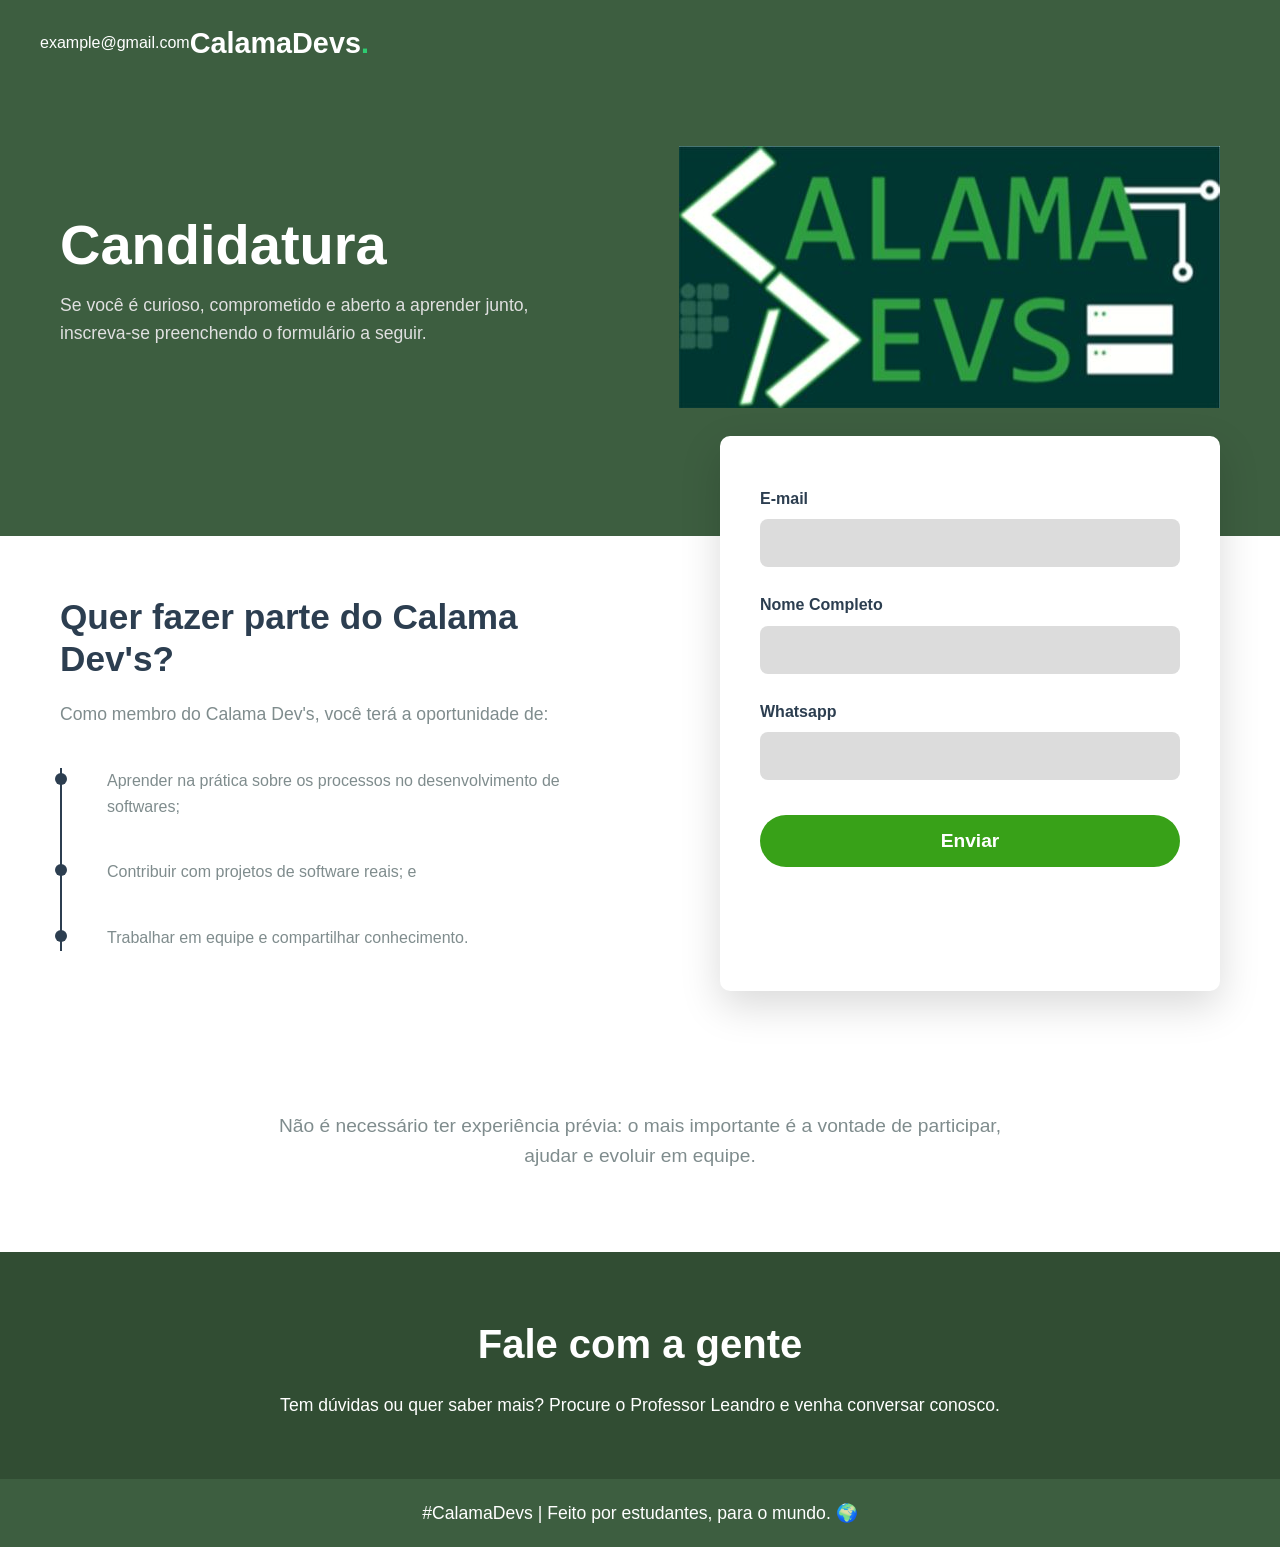
==== feat/gabriel-vilas-boas-bastos/candidatura.html @ 13a160ff "feat: cria página de candidatura e atualiza botão da home; Cria o arquivo candidatura.html com a est" ====
<!DOCTYPE html>
<html lang="pt-br">
<head>
    <meta charset="UTF-8">
    <meta name="viewport" content="width=device-width, initial-scale=1.0">
    <title>Candidatura | CalamaDevs</title>
    <link rel="stylesheet" href="css/style.css">
</head>
<body class="page-candidatura">

    <header class="candidatura-header">
        <div class="container top-bar-candidatura">
            <span class="email-contato">example@gmail.com</span>
            <div class="logo">CalamaDevs<span>.</span></div>
            <span class="spacer"></span> </div>

        <div class="container candidatura-hero">
            <div class="candidatura-text">
                <h1>Candidatura</h1>
                <p>Se você é curioso, comprometido e aberto a aprender junto, inscreva-se preenchendo o formulário a seguir.</p>
            </div>
            <div class="candidatura-logo-img">
                <img src="assets/images/logo-calamadevs.jpg" alt="Logo CalamaDevs">
            </div>
        </div>
    </header>

    <main class="candidatura-main">
        <div class="container candidatura-content">
            
            <div class="candidatura-info">
                <h2>Quer fazer parte do Calama Dev's?</h2>
                <p class="intro-p">Como membro do Calama Dev's, você terá a oportunidade de:</p>
                
                <ul class="timeline">
                    <li>Aprender na prática sobre os processos no desenvolvimento de softwares;</li>
                    <li>Contribuir com projetos de software reais; e</li>
                    <li>Trabalhar em equipe e compartilhar conhecimento.</li>
                </ul>
            </div>

            <div class="form-container">
                <form action="#" method="POST">
                    <div class="input-group">
                        <label for="email">E-mail</label>
                        <input type="email" id="email" name="email" required>
                    </div>
                    <div class="input-group">
                        <label for="nome">Nome Completo</label>
                        <input type="text" id="nome" name="nome" required>
                    </div>
                    <div class="input-group">
                        <label for="whatsapp">Whatsapp</label>
                        <input type="tel" id="whatsapp" name="whatsapp" required>
                    </div>
                    <button type="submit" class="btn-enviar">Enviar</button>
                </form>
            </div>

        </div>

        <div class="container msg-final">
            <p>Não é necessário ter experiência prévia: o mais importante é a vontade de participar, ajudar e evoluir em equipe.</p>
        </div>
    </main>

    <footer class="candidatura-footer">
        <div class="container">
            <h2>Fale com a gente</h2>
            <p>Tem dúvidas ou quer saber mais? Procure o Professor Leandro e venha conversar conosco.</p>
        </div>
        <div class="footer-bottom">
            <p>#CalamaDevs | Feito por estudantes, para o mundo. 🌍</p>
        </div>
    </footer>

</body>
</html>
---- feat/gabriel-vilas-boas-bastos/css/style.css ----
:root{
    --primary-color: #2ecc71;  
    --primary-hover: #27ae60;  
    --dark-text: #2c3e50;      
    --body-text: #7f8c8d;
    --light-bg: #f8f9fa;      
    --white: #ffffff;
    --border-color: #e0e0e0;
    --font-main: 'Helvetica', Helvetica, Arial, sans-serif;
}

* {
    margin: 0;
    padding: 0;
    box-sizing: border-box;
}

body{
    font-family: var(--font-main);
    font-size: 16px;
    line-height: 1.6;
    color: var(--body-text);
    background-color: var(--white);
}

.hero-header{
    background: linear-gradient(rgba(10, 41, 23, 0.85), rgba(15, 61, 34, 0.85));
    color: var(--white);
    padding-bottom: 80px;
    min-height: 500px;
    display: flex;
    flex-direction: column;
}

.nav-top {
    display: flex;
    justify-content: flex-start;
    align-items: center;
    padding-top: 30px;
    padding-bottom: 30px;
}

.logo {
    font-size: 1.8rem;
    font-weight: bold;
    color: var(--white);
}

.logo span {
    color: var(--primary-color); /*ponto verde*/
}

.nav-btn {
    padding: 8px 20px;
    font-size: 0.9rem;
}

.hero-content {
    display: flex;
    justify-content: flex-start;
    align-items: center;
    flex: 1;
    padding-bottom: 20px;
    width: 100%;
}

.hero-left {
    display: flex;
    flex-direction: column;
    align-items: flex-start;
    text-align: left;
    gap: 15px;
    max-width: 600px;
}

.hero-title {
    font-size: 4.5rem;
    color: var(--white);
    margin: 0;
    line-height: 1;
    font-weight: bold;
}
.hero-subtitle {
    font-size: 1.2rem;
    color: #e0e0e0;
}
@media (max-width: 768px) {

    .nav-top {
        flex-direction: column;
        gap: 20px;
    }

    .hero-content {
        flex-direction: column;
        align-items: center;
        text-align: center;
        gap: 40px;
        margin-top: 40px;
    }

    .hero-left {
        align-items: center;
    }

    .hero-title {
        font-size: 3rem;
    }
}

.btn {
    background-color: var(--primary-color);
    color: var(--white);
    padding: 12px 24px;
    border: none;
    border-radius: 5px;
    cursor: pointer;
    font-size: 16px;
    transition: background-color 0.3s;
}

.btn :hover {
    background-color: var(--primary-hover);
}

ul {
    list-style: none;
}

img {
    max-width: 100%;
    height: auto;
}

.container {
    max-width: 1200px;
    margin: 0 auto;
    padding: 0 20px;
}

#team-grid {
    display: grid;
    grid-template-columns: repeat(auto-fit, minmax(250px, 1fr));
    gap: 30px;
    padding-bottom: 60px;
    justify-items: center;
}

.card {
    background: white;
    border: 1px solid #ddd;
    border-radius: 8px;
    text-align: center;
    padding: 20px;
    width: 100%;
    max-width: 280px;
    box-shadow: 0 4px 6px rgba(0,0,0,0.50);
}

.card img {
    width: 100%;
    border-radius: 5px;
    margin-bottom: 15px;
}
.hidden {
    display: none !important;
}

#modal {
    position: fixed;
    top: 0; left: 0; width: 100%; height: 100%;
    background-color: rgba(0,0,0,0.6);
    display: flex;
    justify-content: center;
    align-items: center;
}
.modal-content {
    background: white;
    padding: 40px;
    border-radius: 8px;
    text-align: center;
    max-width: 400px;
    box-shadow: 0 10px 25px rgba(0,0,0,0.2);
}

.modal-content p {
    font-size: 18px;
    color: var(--dark-text);
    margin-bottom: 20px;
}

@media (max-width: 768px) {
    nav {
        flex-direction: column;
        align-items: center;
        gap: 15px;
    }
}

.about-section {
    display: flex;
    flex-wrap: wrap;
    gap: 50px;
    padding: 80px 20px;
    align-items: flex-start;
}

.about-left {
    flex: 1;
    min-width: 300px;
}

.about-left .subtitle {
    color:  var(--primary-color);
    font-weight: bold;
    text-transform: uppercase;
    letter-spacing: 1.5px;
    font-size: 14px;
    display: block;
    margin-bottom: 10px;
}

.about-left h2 {
    font-size: 2.8rem;
    color: var(--dark-text);
    margin-bottom: 30px;
    line-height: 1.2;
}

.about-img {
    width: 100%;
    border-radius: 8px;
    box-shadow: 0 10px 20px rgba(0, 0, 0, 0.1);
}

.about-right {
    flex: 1;
    min-width: 300px;
    display: flex;
    flex-direction: column;
    gap: 25px;
}

.about-right p {
    color: var(--body-text);
}



.mission-box h3, .what-we-do h3 {
    color: var(--dark-text);
    margin-bottom: 10px;
    font-size: 1.3rem;

}

.check-list {
    list-style: none;
    padding: 0;
}

.check-list li {
    position: relative;
    padding-left: 35px;
    margin-bottom: 15px;
    color: var(--body-text);
    font-size: 0.95rem;
}

.check-list li::before {
    content: '✔';
    position: absolute;
    left: 0;
    top: 2px;
    color: var(--white);
    background-color: var(--primary-color);
    width: 22px;
    height: 22px;
    border-radius: 50px;
    display: flex;
    align-items: center;
    justify-content: center;
    font-size: 12px;
}

@media (max-width: 768px) {
    .about-section {
        flex-direction: column;
        padding: 40px 20px;
        gap: 30px;
    }

    .about-left h2 {
        font-size: 2rem;
    }
}

.team-section {
    padding: 80px 20px;
    text-align: center;
}

.team-header{
    margin-bottom: 50px;
}

.team-header .subtitle {
    color: var(--primary-color);
    font-weight: bold;
    text-transform: uppercase;
    letter-spacing: 1.5px;
    font-size: 14px;
    display: block;
    margin-bottom: 10px;
}

.team-header h2 {
    font-size: 2.5rem;
    color: var(--dark-text);
}

.card h3 {
    color: var(--primary-color);
    margin-top: 10px;
    margin-bottom: 5px;
    font-size: 1.2rem;
}

.card p {
    color: var(--body-text);
    font-size: 0.85rem;
    text-transform: uppercase;
    letter-spacing: 1px;
}

@media (max-width: 768px) {
    .team-header h2 {
        font-size: 2rem;
    }
}

/*pagina de candidatura*/

:root {
    --candidatura-green: #3d5e40;
    --candidatura-green-dark: #314d33;
}

.candidatura-header {
    background-color: var(--candidatura-green);
    color: var(--white);
    padding-bottom: 120px;
}

.top-bar-candidatura {
    display: flex;
    justify-content: space-between;
    align-items: center;
    padding: 20px 0;
}

.top-bar-candidatura .spacer {
    flex: 1;
}

.candidatura-hero {
    display: flex;
    justify-content: space-between;
    align-items: center;
    margin-top: 60px;
    gap: 40px;
}

.candidatura-text {
    flex: 1;
    max-width: 500px;
}

.candidatura-text h1 {
    font-size: 3.5rem;
    margin-bottom: 15px;
    line-height: 1.1;
}

.candidatura-text p {
    font-size: 1.1rem;
    color: #e0e0e0;
}

.candidatura-logo-img {
    flex: 1;
    text-align: right;
}

/* corpo principal branco*/
.candidatura-main {
    background-color: var(--white);
    position: relative;
    padding-bottom: 80px;
}

.candidatura-content {
    display: flex;
    justify-content: space-between;
    gap: 50px;
}

.candidatura-info {
    flex: 1;
    padding-top: 60px;
    max-width: 500px;
}

.candidatura-info h2 {
    color: var(--dark-text);
    font-size: 2.2rem;
    margin-bottom: 20px;
    line-height: 1.2;
}

.candidatura-info .intro-p {
    font-size: 1.1rem;
    color: var(--body-text);
    margin-bottom: 40px;
}

/* efeito da linha do tempo */
.timeline {
    list-style: none;
    padding-left: 20px;
    border-left: 2px solid var(--dark-text);
}

.timeline li {
    position: relative;
    padding-left: 25px;
    margin-bottom: 40px;
    color: var(--body-text);
    font-size: 1rem;
}

.timeline li::before {
    content: '';
    position: absolute;
    left: -27px; 
    top: 5px;
    width: 12px;
    height: 12px;
    background-color: var(--dark-text);
    border-radius: 50%;
}

/*formulário sobreposto */
.form-container {
    flex: 1;
    background: var(--white);
    padding: 50px 40px;
    border-radius: 10px;
    box-shadow: 0 15px 40px rgba(0, 0, 0, 0.15);
    margin-top: -100px; 
    position: relative;
    z-index: 10;
    max-width: 500px;
}

.input-group {
    margin-bottom: 25px;
    display: flex;
    flex-direction: column;
}

.input-group label {
    font-weight: bold;
    color: var(--dark-text);
    margin-bottom: 8px;
}

.input-group input {
    padding: 15px;
    border: none;
    border-radius: 8px;
    background-color: #dcdcdc; 
    font-size: 1rem;
    outline: none;
}

.input-group input:focus {
    box-shadow: 0 0 0 2px var(--primary-color);
}

.btn-enviar {
    width: 100%;
    background-color: #38a118; 
    color: var(--white);
    padding: 15px;
    border: none;
    border-radius: 30px; 
    font-size: 1.2rem;
    font-weight: bold;
    cursor: pointer;
    margin-top: 10px;
    transition: background-color 0.3s;
}

.btn-enviar:hover {
    background-color: #2e8b13;
}

.msg-final {
    text-align: center;
    font-size: 1.2rem;
    color: var(--body-text);
    margin-top: 80px;
    padding-top: 40px;
    max-width: 800px;
}

.candidatura-footer {
    background-color: var(--candidatura-green-dark);
    color: var(--white);
    text-align: center;
    padding-top: 60px;
}

.candidatura-footer h2 {
    font-size: 2.5rem;
    margin-bottom: 15px;
}

.candidatura-footer p {
    font-size: 1.1rem;
    margin-bottom: 60px;
}

.footer-bottom {
    background-color: var(--candidatura-green);
    padding: 20px;
    font-size: 0.9rem;
}

.footer-bottom p {
    margin: 0;
}


@media (max-width: 768px) {
    .candidatura-hero,
    .candidatura-content {
        flex-direction: column;
    }
    
    .candidatura-text {
        text-align: center;
        max-width: 100%;
    }

    .form-container {
        margin-top: 0; 
        box-shadow: none;
        padding: 20px;
    }

    .top-bar-candidatura {
        flex-direction: column;
        gap: 15px;
    }
}
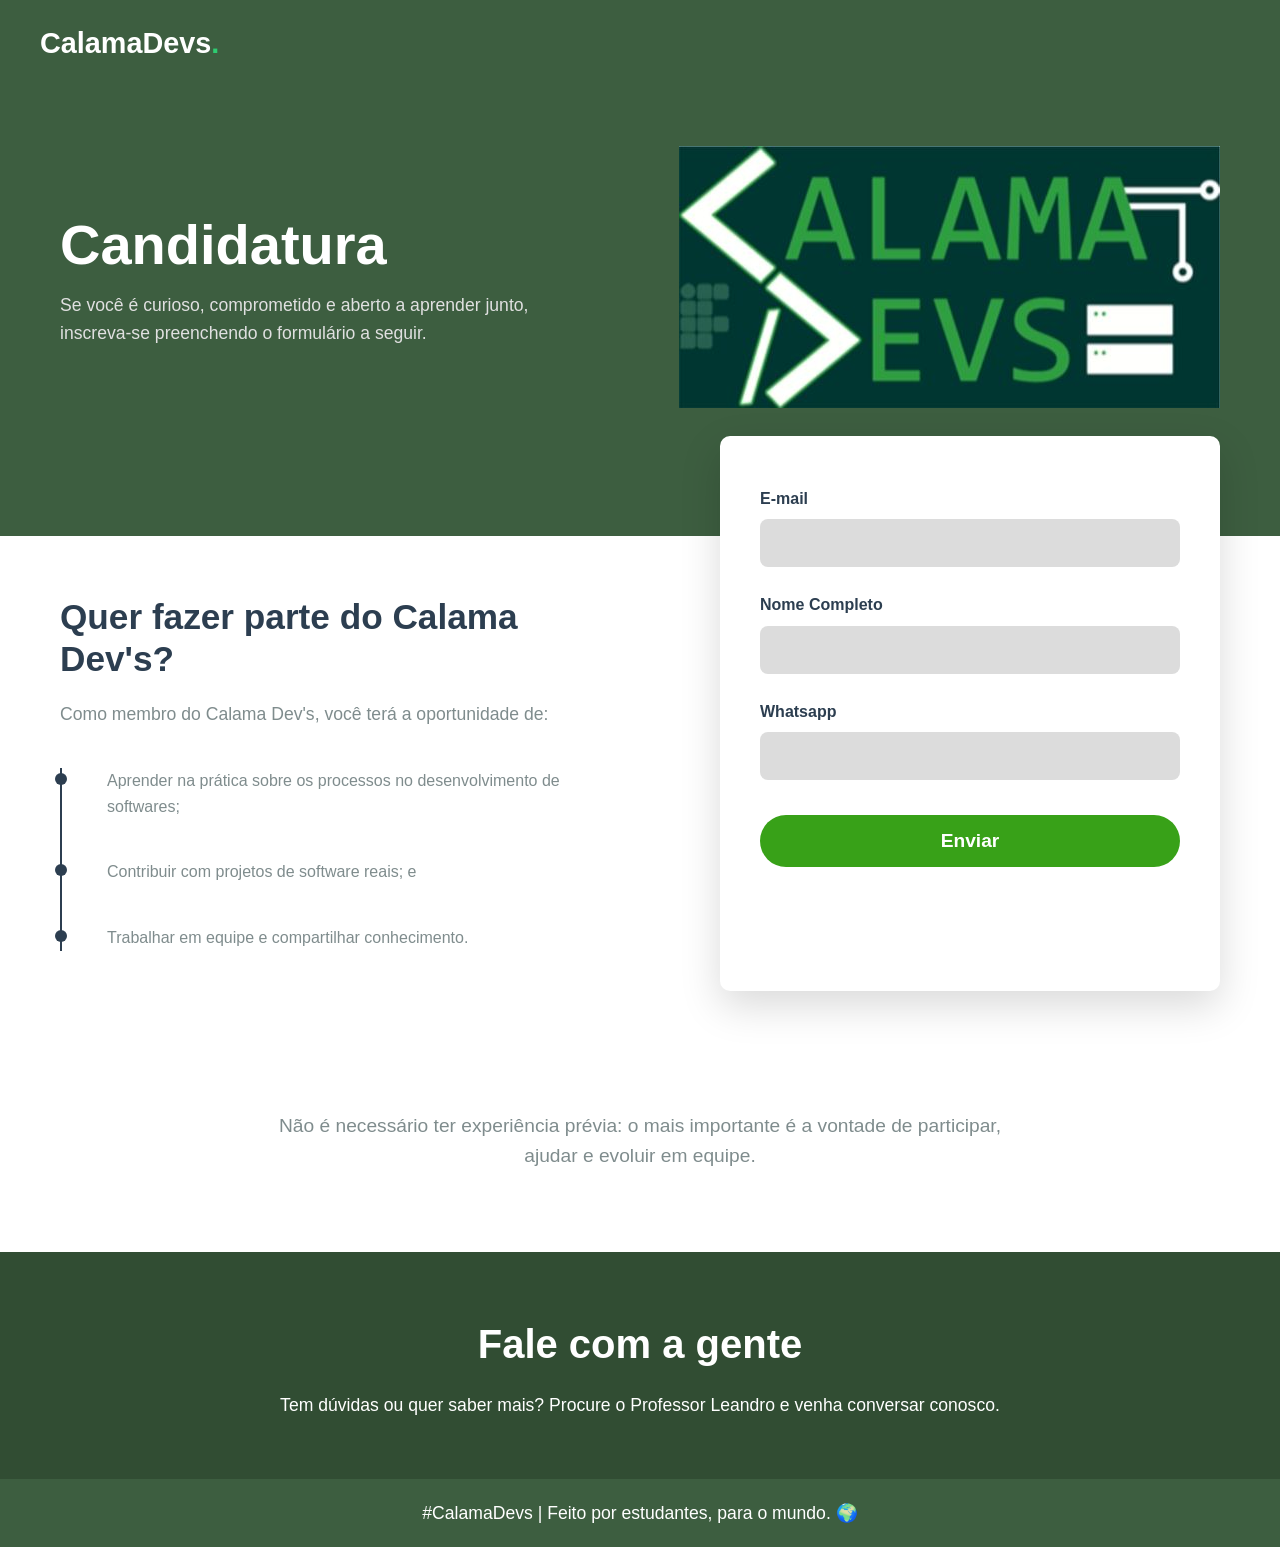
==== commit 356b60d9: "feat: remove linha de exemple@gmail.com na pagina inicial da candidatuta.html" ====
--- a/feat/gabriel-vilas-boas-bastos/candidatura.html
+++ b/feat/gabriel-vilas-boas-bastos/candidatura.html
@@ -10,7 +10,6 @@
 
     <header class="candidatura-header">
         <div class="container top-bar-candidatura">
-            <span class="email-contato">example@gmail.com</span>
             <div class="logo">CalamaDevs<span>.</span></div>
             <span class="spacer"></span> </div>
 
@@ -40,7 +39,7 @@
             </div>
 
             <div class="form-container">
-                <form action="#" method="POST">
+                <form id="form-candidatura" iaction="#" method="POST">
                     <div class="input-group">
                         <label for="email">E-mail</label>
                         <input type="email" id="email" name="email" required>
@@ -55,6 +54,8 @@
                     </div>
                     <button type="submit" class="btn-enviar">Enviar</button>
                 </form>
+
+                <p id="mensagem-sucesso" class="hidden" style="text-align: center; color: #38a118; font-size: 1.2rem; font-weight: bold; margin-top: 20px;"></p>
             </div>
 
         </div>
@@ -74,5 +75,6 @@
         </div>
     </footer>
 
+    <script src="js/candidatura.js"></script>
 </body>
 </html>
